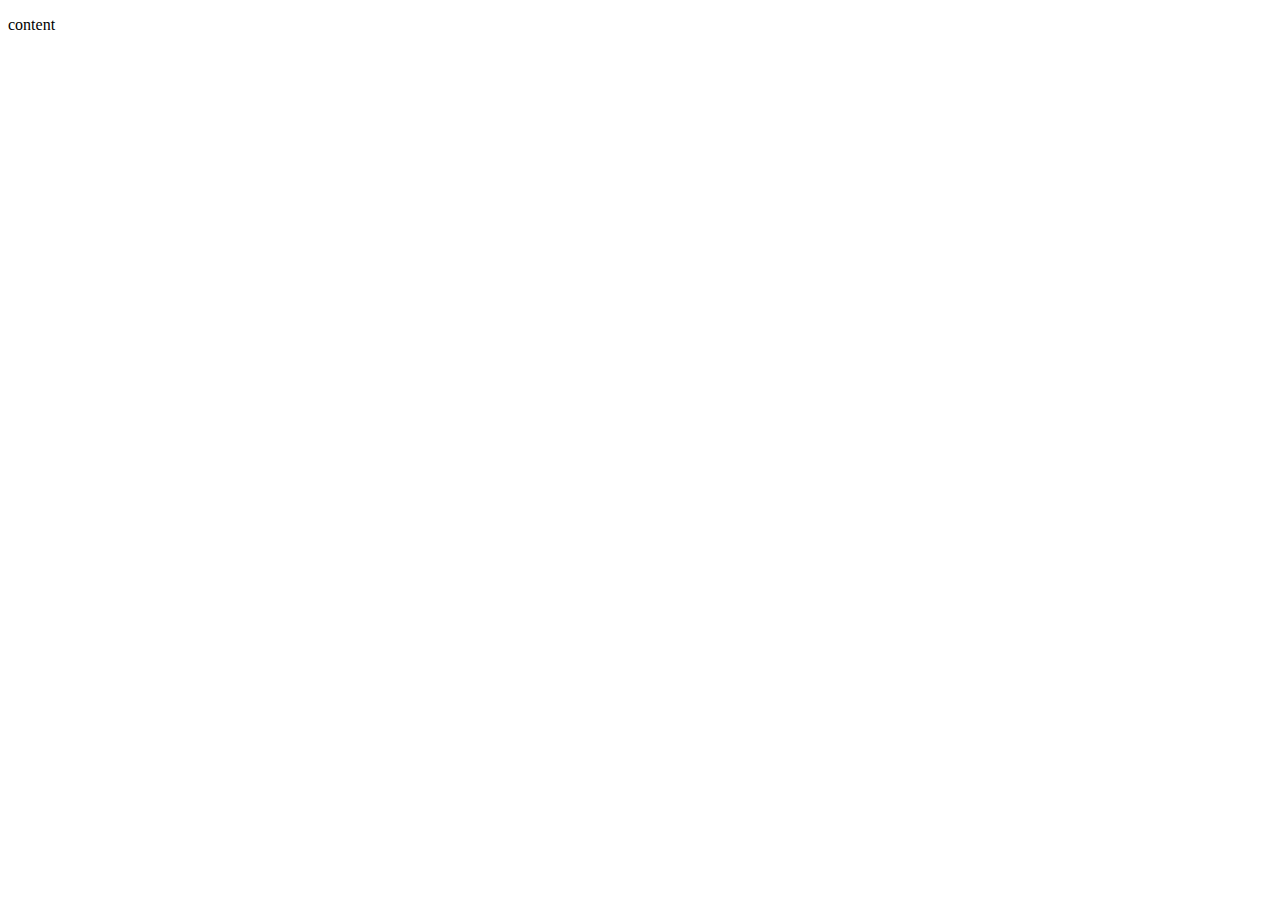
==== campus-map--1940.html @ a4703015 "started First to Last page HTML" ====
<!DOCTYPE html>
<html lang="en">
<head>
   <meta charset="utf-8">
   <meta name="viewport" content="width=device-width, initial-scale=1.0">
   <meta http-equiv="X-UA-Compatible" content="ie=edge">

   <!-- ADD YOUR FIRST AND LAST NAMES BELOW -->
   <title>Gonzalo Passano | The Queens College Campus Maps Assignment</title>
   <link rel="stylesheet" href="https://use.fontawesome.com/releases/v5.0.6/css/all.css">
   <link rel="stylesheet" href="css/reset.css">
   <link rel="stylesheet" href="css/style.css">
</head>
<body>
   <main>
      <p>content</p>
   </main>
</body>
</html>
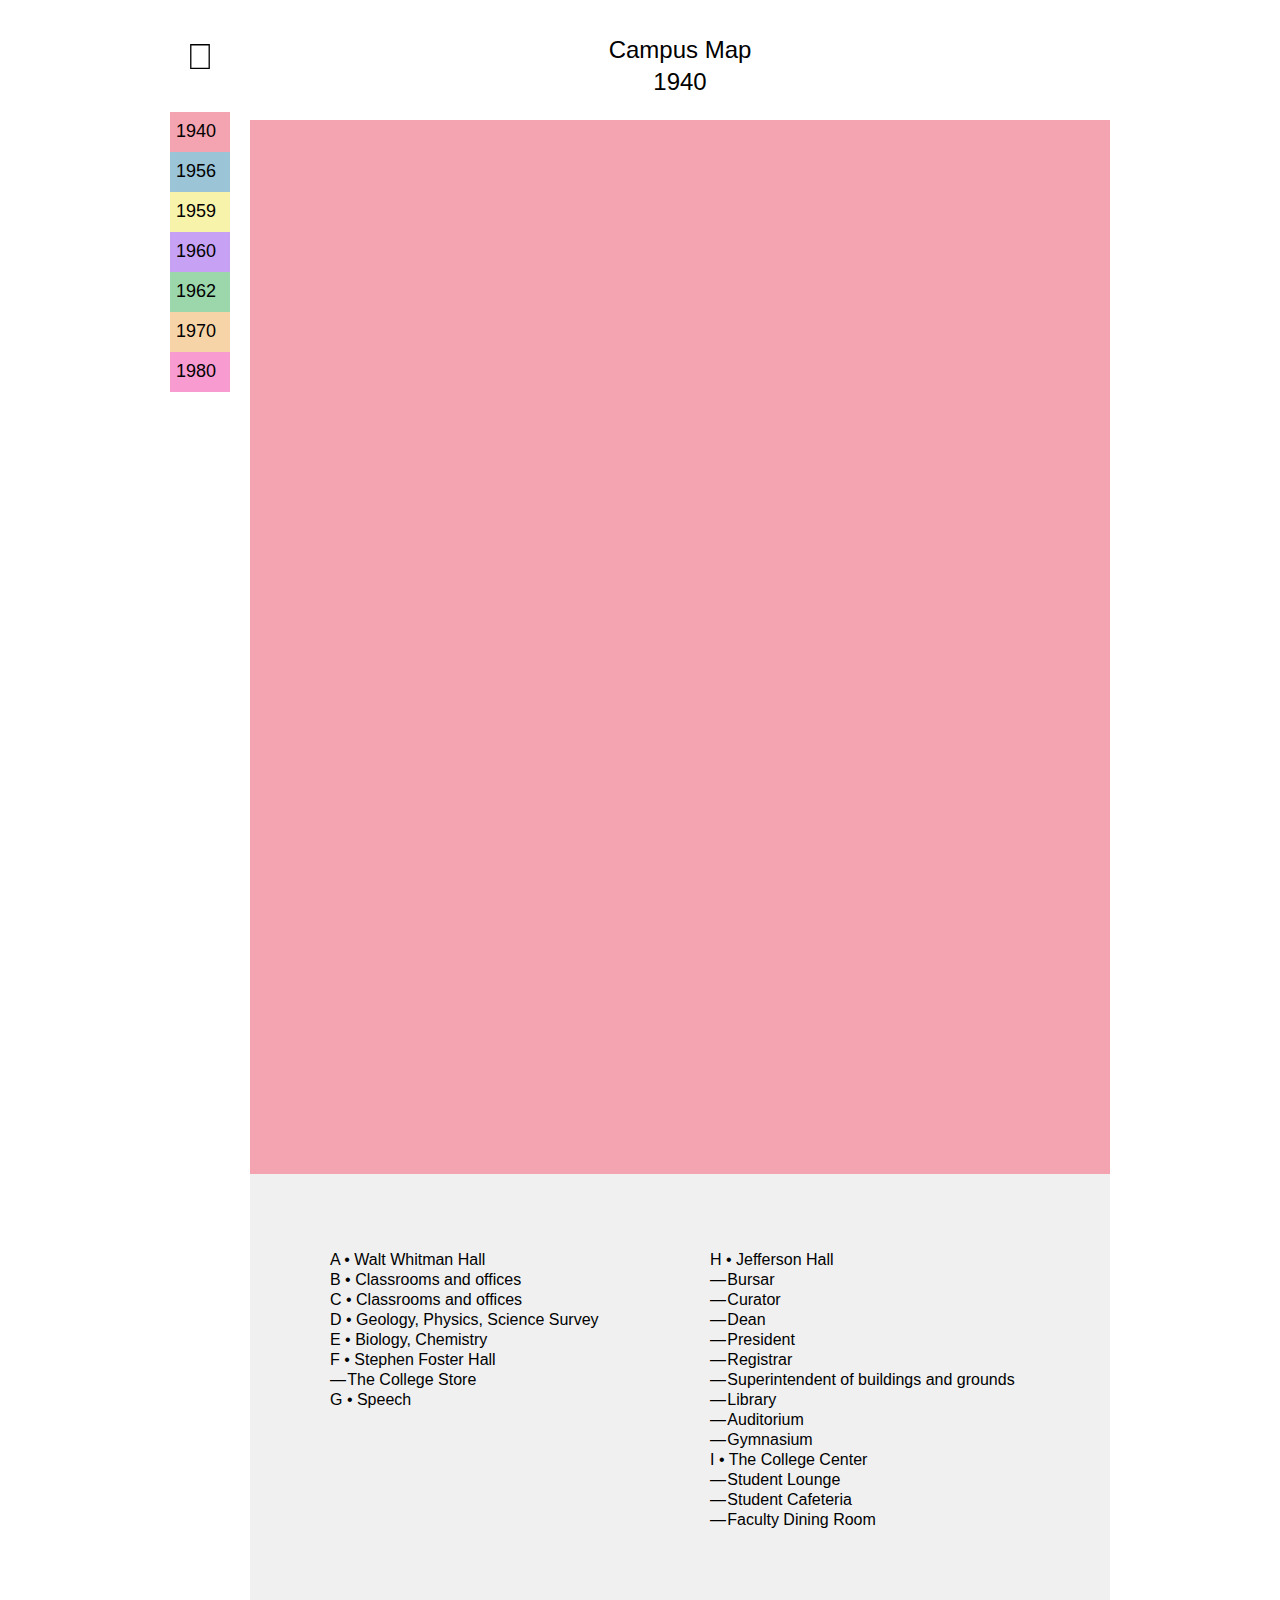
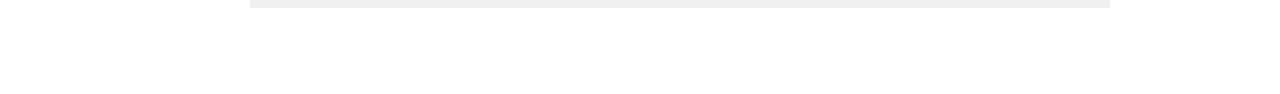
==== commit 830dfbea: "Added HTML and CSS" ====
--- a/campus-map--1940.html
+++ b/campus-map--1940.html
@@ -4,16 +4,122 @@
    <meta charset="utf-8">
    <meta name="viewport" content="width=device-width, initial-scale=1.0">
    <meta http-equiv="X-UA-Compatible" content="ie=edge">
-
-   <!-- ADD YOUR FIRST AND LAST NAMES BELOW -->
-   <title>Gonzalo Passano | The Queens College Campus Maps Assignment</title>
+   <title>Campus Map 1940</title>
    <link rel="stylesheet" href="https://use.fontawesome.com/releases/v5.0.6/css/all.css">
    <link rel="stylesheet" href="css/reset.css">
    <link rel="stylesheet" href="css/style.css">
 </head>
-<body>
-   <main>
-      <p>content</p>
-   </main>
-</body>
-</html>
+    <body>
+      <div class="page-1940">
+          <div style="width: 1024px; height: 100%; position:relative; margin:auto;">
+             <div class="header">
+                 <div class="map-icon">
+                      
+                 </div>
+                 <div class="campus-map">
+                      Campus Map
+                      <br/>
+                      1940
+                 </div>
+             </div>
+              <div class="main">
+                      <div class="background1">
+                      </div>
+                  </div>
+              </div>
+              </div>
+              <div class="all">
+                     <div class="nav">
+              <div id="first">
+                  <div id="red">
+                       <a href="1940.html">1940</a>
+                  </div>
+               </div>
+               <div id="second">
+                   <div id="blue">
+                         <a href="1956.html">1956</a>
+                   </div>
+                 </div>
+                 <div id="third">
+                     <div id="yellow">
+                          <a href="1959.html">1959</a>
+                     </div>
+                  </div>
+                  <div id="fourth">
+                       <div id="purple">
+                            <a href="1960.html">1960</a>
+                       </div>
+                   </div>
+                   <div id="fifth">
+                         <div id="green">
+                             <a href="1962.html">1962</a>
+                         </div>
+                     </div>
+                     <div id="sixth">
+                           <div id="orange">
+                               <a href="1970.html">1970</a>
+                           </div>
+                        </div>
+                        <div id="seventh">
+                             <div id="pink">
+                                 <a href="1980.html">1980</a>
+                             </div>
+                          </div>
+                       </div>
+                     </div>
+                     <div class="legend-container1">
+                             <div class="footer1">
+                                 <div class="legend1">
+                                     <div class="background01">
+                                     </div>
+                                     <div class="right-list1">
+                                         H • Jefferson Hall
+                                         <br/>
+                                         — Bursar
+                                         <br/>
+                                         — Curator
+                                         <br/>
+                                         — Dean
+                                         <br/>
+                                         — President
+                                         <br/>
+                                         — Registrar
+                                         <br/>
+                                         — Superintendent of buildings and grounds
+                                         <br/>
+                                         — Library
+                                         <br/>
+                                         — Auditorium
+                                         <br/>
+                                         — Gymnasium
+                                         <br/>
+                                         I • The College Center
+                                         <br/>
+                                         — Student Lounge
+                                         <br/>
+                                         — Student Cafeteria
+                                         <br/>
+                                         — Faculty Dining Room
+                                     </div>
+                                     <div class="left-list1">
+                                         A • Walt Whitman Hall
+                                         <br/>
+                                         B • Classrooms and offices
+                                         <br/>
+                                         C • Classrooms and offices
+                                         <br/>
+                                         D • Geology, Physics, Science Survey
+                                         <br/>
+                                         E • Biology, Chemistry
+                                         <br/>
+                                         F • Stephen Foster Hall
+                                         <br/>
+                                         — The College Store
+                                         <br/>
+                                         G • Speech
+                                     </div>
+                                 </div>
+                              </div>
+                           </div>
+                  </body>
+</html>--- a/css/style.css
+++ b/css/style.css
@@ -0,0 +1,345 @@
+.home-page {
+  width               : 100%;
+  min-width           : 1024px;
+  height              : 100vh;
+  min-height          : 768px;
+  position            : relative;
+  overflow            : hidden;
+  margin              : 0px;
+}
+.home-page .container {
+  top                 : 112px;
+  height              : 280px;
+  width               : 860px;
+  position            : absolute;
+  margin              : 0;
+  left                : 122px;
+}
+.home-page .container .background {
+  background-color    : rgba(227, 227, 227, 1.0);
+  top                 : 0px;
+  height              : 280px;
+  width               : 860px;
+  position            : absolute;
+  margin              : 0;
+  left                : 0px;
+}
+.home-page .container #content {
+  top                 : 47px;
+  height              : auto;
+  width               : 720px;
+  position            : absolute;
+  margin              : 0;
+  left                : 82px;
+  font-family         : "IBMPlexSans-Light", Helvetica, Arial, serif;
+  font-size           : 16.0px;
+  text-align          : justify;
+  line-height         : 26.0px;
+}
+.home-page .header {
+  top                 : 33px;
+  height              : 46px;
+  width               : 940px;
+  position            : absolute;
+  margin              : 0;
+  left                : 42px;
+}
+.home-page .header .icon {
+  top                 : 5px;
+  height              : auto;
+  width               : 62px;
+  position            : absolute;
+  margin              : 0;
+  left                : -1px;
+  font-family         : "FontAwesome5FreeRegular", Helvetica, Arial, serif;
+  font-size           : 36.0px;
+  text-align          : center;
+  line-height         : 37.0px;
+}
+.home-page .header .heading {
+  top                 : 0px;
+  height              : auto;
+  width               : 862px;
+  position            : absolute;
+  margin              : 0;
+  left                : 79px;
+  font-family         : "IBMPlexSans", Helvetica, Arial, serif;
+  font-size           : 36.0px;
+  text-align          : center;
+  line-height         : 47.0px;
+}
+.all {
+   width: 1024px;
+   height: 100%;
+   position:relative; 
+   margin:auto;
+}
+.all .nav {
+   top                 : 112px;
+   height              : 280px;
+   width               : 60px;
+   position            : fixed;
+   left                : 170px;
+}
+.all .nav #first {
+   height              : 40px;
+   width               : 60px;
+   position            : absolute;
+}
+.all .nav #first #red {
+   background-color    : rgba(244, 163, 176, 1.0);
+   height              : 40px;
+   width               : 60px;
+   position            : absolute;
+}
+#red a {
+   text-decoration     : none;
+   top                 : 8px;
+   width               : 50px;
+   position            : absolute;
+   left                : 6px;
+   font-family         : "IBMPlexSans", Helvetica, Arial, serif;
+   font-size           : 18.0px;
+   color               : black;
+   text-align          : justify;
+   line-height         : 23.0px;
+}
+.all .nav #second {
+   top                 : 40px;
+   height              : 40px;
+   width               : 60px;
+   position            : absolute;
+}
+.all .nav #second #blue {
+   background-color    : rgba(155, 196, 215, 1.0);
+   height              : 40px;
+   width               : 60px;
+   position            : absolute;
+}
+#blue a {
+   text-decoration     : none;
+   top                 : 8px;
+   width               : 50px;
+   position            : absolute;
+   left                : 6px;
+   font-family         : "IBMPlexSans", Helvetica, Arial, serif;
+   font-size           : 18.0px;
+   color               : black;
+   text-align          : justify;
+   line-height         : 23.0px;
+}
+.all .nav #third {
+   top                 : 80px;
+   height              : 40px;
+   width               : 60px;
+   position            : absolute;
+}
+.all .nav #third #yellow {
+   background-color    : rgba(247, 243, 171, 1.0);
+   height              : 40px;
+   width               : 60px;
+   position            : absolute;
+}
+#yellow a {
+   text-decoration     : none;
+   top                 : 8px;
+   width               : 50px;
+   position            : absolute;
+   left                : 6px;
+   font-family         : "IBMPlexSans", Helvetica, Arial, serif;
+   font-size           : 18.0px;
+   color               : black;
+   text-align          : justify;
+   line-height         : 23.0px;
+}
+.all .nav #fourth {
+   top                 : 120px;
+   height              : 40px;
+   width               : 60px;
+   position            : absolute;
+}
+.all .nav #fourth #purple {
+   background-color    : rgba(198, 161, 244, 1.0);
+   height              : 40px;
+   width               : 60px;
+   position            : absolute;
+}
+#purple a {
+   text-decoration     : none;
+   top                 : 8px;
+   width               : 50px;
+   position            : absolute;
+   left                : 6px;
+   font-family         : "IBMPlexSans", Helvetica, Arial, serif;
+   font-size           : 18.0px;
+   color               : black;
+   text-align          : justify;
+   line-height         : 23.0px;
+}
+.all .nav #fifth {
+   top                 : 160px;
+   height              : 40px;
+   width               : 60px;
+   position            : absolute;
+}
+.all .nav #fifth #green {
+   background-color    : rgba(155, 215, 171, 1.0);
+   height              : 40px;
+   width               : 60px;
+   position            : absolute;
+}
+#green a {
+   text-decoration     : none;
+   top                 : 8px;
+   width               : 50px;
+   position            : absolute;
+   left                : 6px;
+   font-family         : "IBMPlexSans", Helvetica, Arial, serif;
+   font-size           : 18.0px;
+   color               : black;
+   text-align          : justify;
+   line-height         : 23.0px;
+}
+.all .nav #sixth {
+   top                 : 200px;
+   height              : 40px;
+   width               : 60px;
+   position            : absolute;
+}
+.all .nav #sixth #orange {
+   background-color    : rgba(247, 212, 167, 1.0);
+   height              : 40px;
+   width               : 60px;
+   position            : absolute;
+}
+#orange a {
+   text-decoration     : none;
+   top                 : 8px;
+   width               : 50px;
+   position            : absolute;
+   left                : 6px;
+   font-family         : "IBMPlexSans", Helvetica, Arial, serif;
+   font-size           : 18.0px;
+   color               : black;
+   text-align          : justify;
+   line-height         : 23.0px;
+}
+.all .nav #seventh {
+   top                 : 240px;
+   height              : 40px;
+   width               : 60px;
+   position            : absolute;
+}
+.all .nav #seventh #pink {
+   background-color    : rgba(247, 155, 208, 1.0);
+   height              : 40px;
+   width               : 60px;
+   position            : absolute;
+}
+#pink a {
+   text-decoration     : none;
+   top                 : 8px;
+   width               : 50px;
+   position            : absolute;
+   left                : 6px;
+   font-family         : "IBMPlexSans", Helvetica, Arial, serif;
+   font-size           : 18.0px;
+   color               : black;
+   text-align          : justify;
+   line-height         : 23.0px;
+}
+.page-1940 {
+   width               : 100%;
+   min-width           : 1024px;
+   height              : 100vh;
+   min-height          : 1678px;
+   position            : relative;
+}
+.page-1940 .main {
+  top                 : 112px;
+  height              : 1488px;
+  width               : 860px;
+  position            : absolute;
+  left                : 122px;
+}
+.page-1940 .main .background1 {
+  background-color    : rgba(244, 163, 176, 1.0);
+  height              : 1054px;
+  width               : 860px;
+  position            : absolute;
+}
+.page-1940 .header {
+  top                 : 26px;
+  height              : 61px;
+  width               : 940px;
+  position            : absolute;
+  left                : 42px;
+}
+.map-icon {
+  top                 : 38px;
+  width               : 62px;
+  position            : fixed;
+  left                : 169px;
+  font-family         : "FontAwesome5FreeRegular", Helvetica, Arial, serif;
+  font-size           : 36.0px;
+  text-align          : center;
+  line-height         : 37.0px;
+}
+.page-1940 .header .campus-map {
+  height              : auto;
+  width               : 862px;
+  position            : absolute;
+  left                : 79px;
+  font-family         : "IBMPlexSans", Helvetica, Arial, serif;
+  font-size           : 24.0px;
+  text-align          : center;
+  line-height         : 32.0px;
+}
+.legend-container1 {
+   width: 1024px;
+   bottom: 1678px;
+   position: relative;
+   margin: auto;
+}
+.legend-container1 .footer1 {
+  background-color    : rgba(255, 255, 255, 0.0);
+  top                 : 112px;
+  height              : 1488px;
+  width               : 860px;
+  position            : absolute;
+  left                : 122px;
+}
+.legend-container1 .footer1 .legend1 {
+  background-color    : rgba(255, 255, 255, 0.0);
+  top                 : 1054px;
+  height              : 434px;
+  width               : 860px;
+  position            : absolute;
+}
+.legend-container1 .footer1 .legend1 .background01 {
+  background-color    : rgba(240, 240, 240, 1.0);
+  height              : 434px;
+  width               : 860px;
+  position            : absolute;
+}
+.legend-container1 .footer1 .legend1 .right-list1 {
+  top                 : 76px;
+  height              : auto;
+  width               : 322px;
+  position            : absolute;
+  left                : 460px;
+  font-family         : "IBMPlexSans-Bold", Helvetica, Arial, serif;
+  font-size           : 16.0px;
+  text-align          : left;
+  line-height         : 20.0px;
+}
+.legend-container1 .footer1 .legend1 .left-list1 {
+  top                 : 76px;
+  width               : 322px;
+  position            : absolute;
+  left                : 80px;
+  font-family         : "IBMPlexSans-Bold", Helvetica, Arial, serif;
+  font-size           : 16.0px;
+  text-align          : left;
+  line-height         : 20.0px;
+}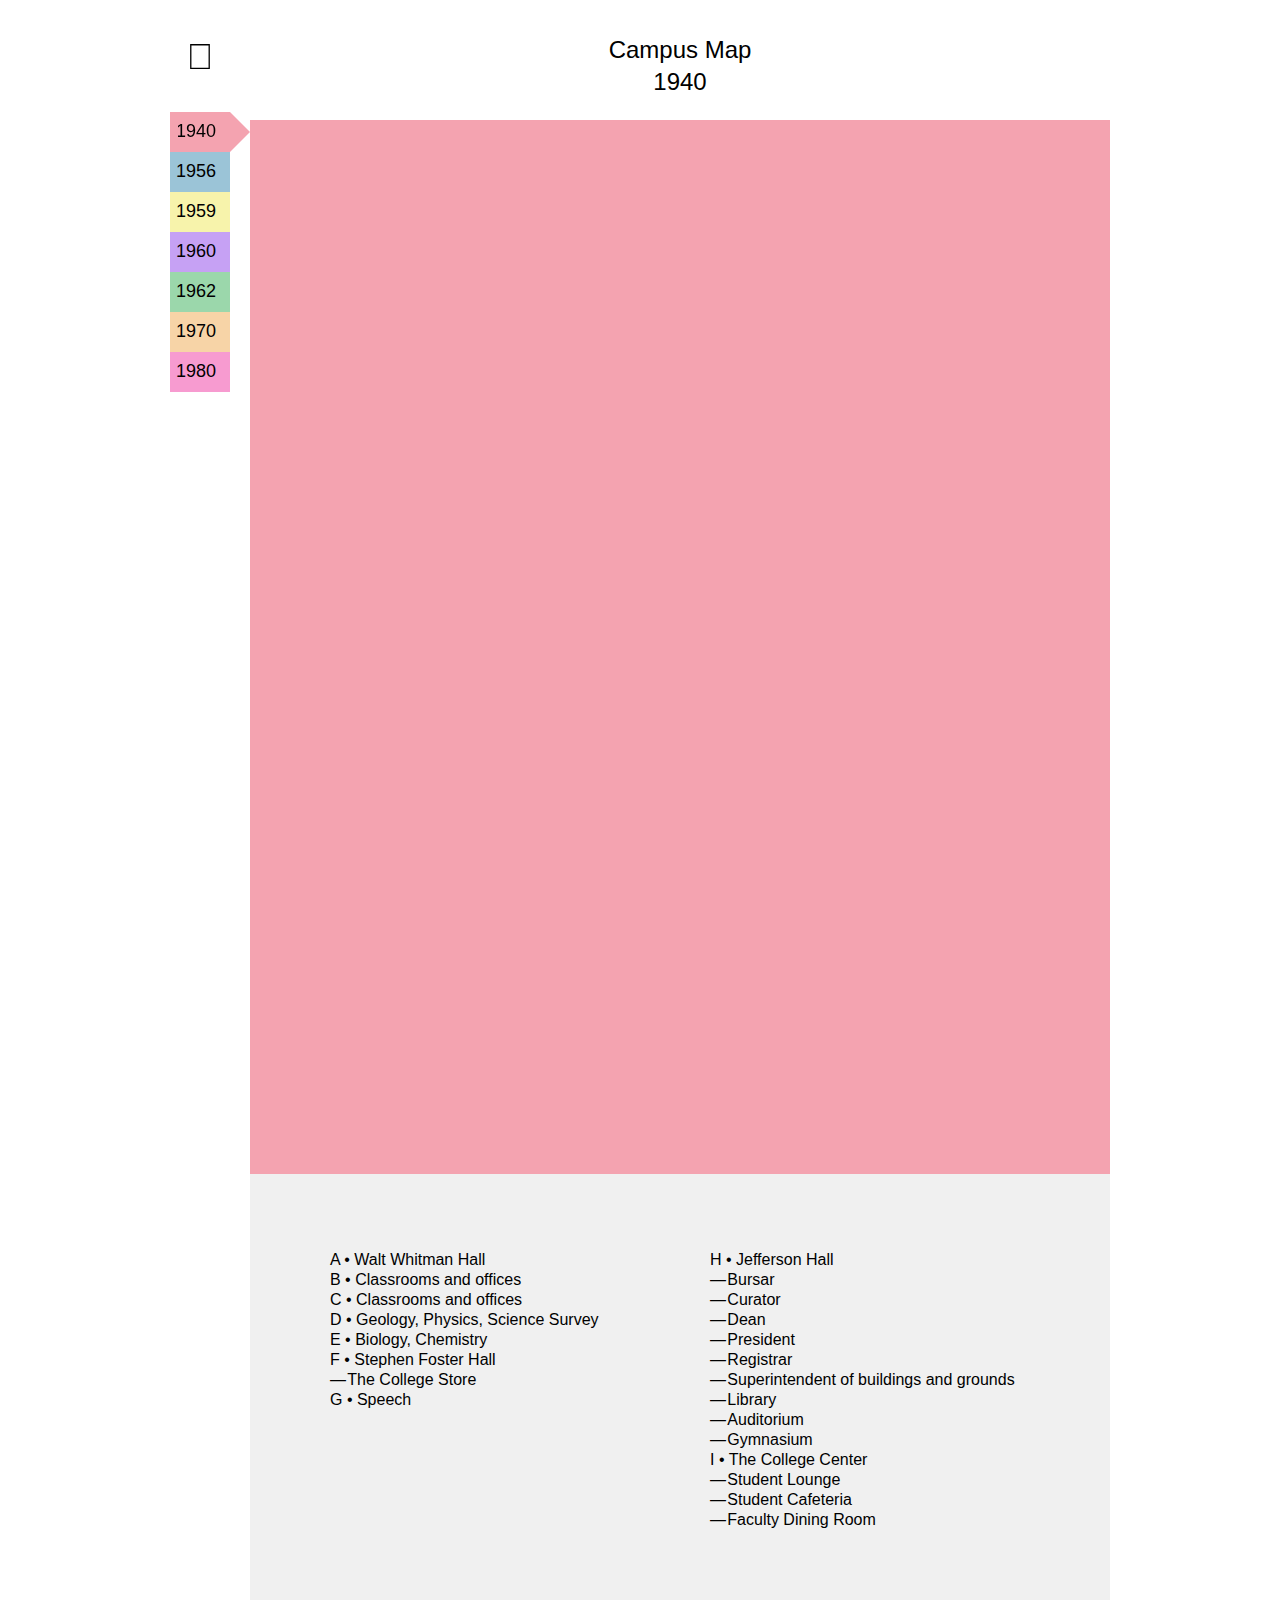
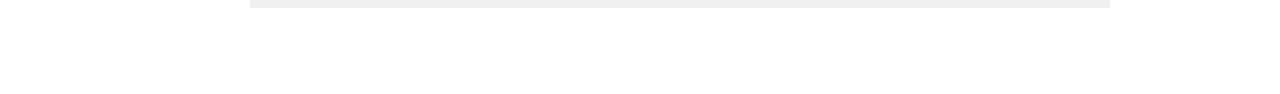
==== commit 99669414: "Added arrow component" ====
--- a/campus-map--1940.html
+++ b/campus-map--1940.html
@@ -33,6 +33,9 @@
               <div id="first">
                   <div id="red">
                        <a href="1940.html">1940</a>
+                       <div id="red-arrow">
+                          <span></span>
+                       </div>
                   </div>
                </div>
                <div id="second">
--- a/css/style.css
+++ b/css/style.css
@@ -342,4 +342,53 @@
   font-size           : 16.0px;
   text-align          : left;
   line-height         : 20.0px;
+}
+:root {
+   font-size: 32px;
+}
+#red-arrow span {
+   display: inline-block;
+   height: 40px;
+   line-height: 40px;
+   position: relative;
+   padding: 0 4px;
+   background-color : rgba(244, 163, 176, 1.0);
+   transition: .5s;
+}
+
+#red-arrow span::after {
+   position: absolute;
+   left: 60px;
+   content: '';
+   border-top: 20px solid transparent;
+   border-right: 20px solid transparent;
+   border-bottom: 20px solid transparent;
+   border-left: 20px solid rgba(244, 163, 176, 1.0);
+}
+
+#red-arrow span:hover {
+   background-color: none;
+}
+#blue-arrow span {
+   display: inline-block;
+   height: 40px;
+   line-height: 40px;
+   position: relative;
+   padding: 0 4px;
+   background-color : rgba(244, 163, 176, 1.0);
+   transition: .5s;
+}
+
+#blue-arrow span::after {
+   position: absolute;
+   left: 60px;
+   content: '';
+   border-top: 20px solid transparent;
+   border-right: 20px solid transparent;
+   border-bottom: 20px solid transparent;
+   border-left: 20px solid rgba(244, 163, 176, 1.0);
+}
+
+#blue-arrow span:hover {
+   background-color: none;
 }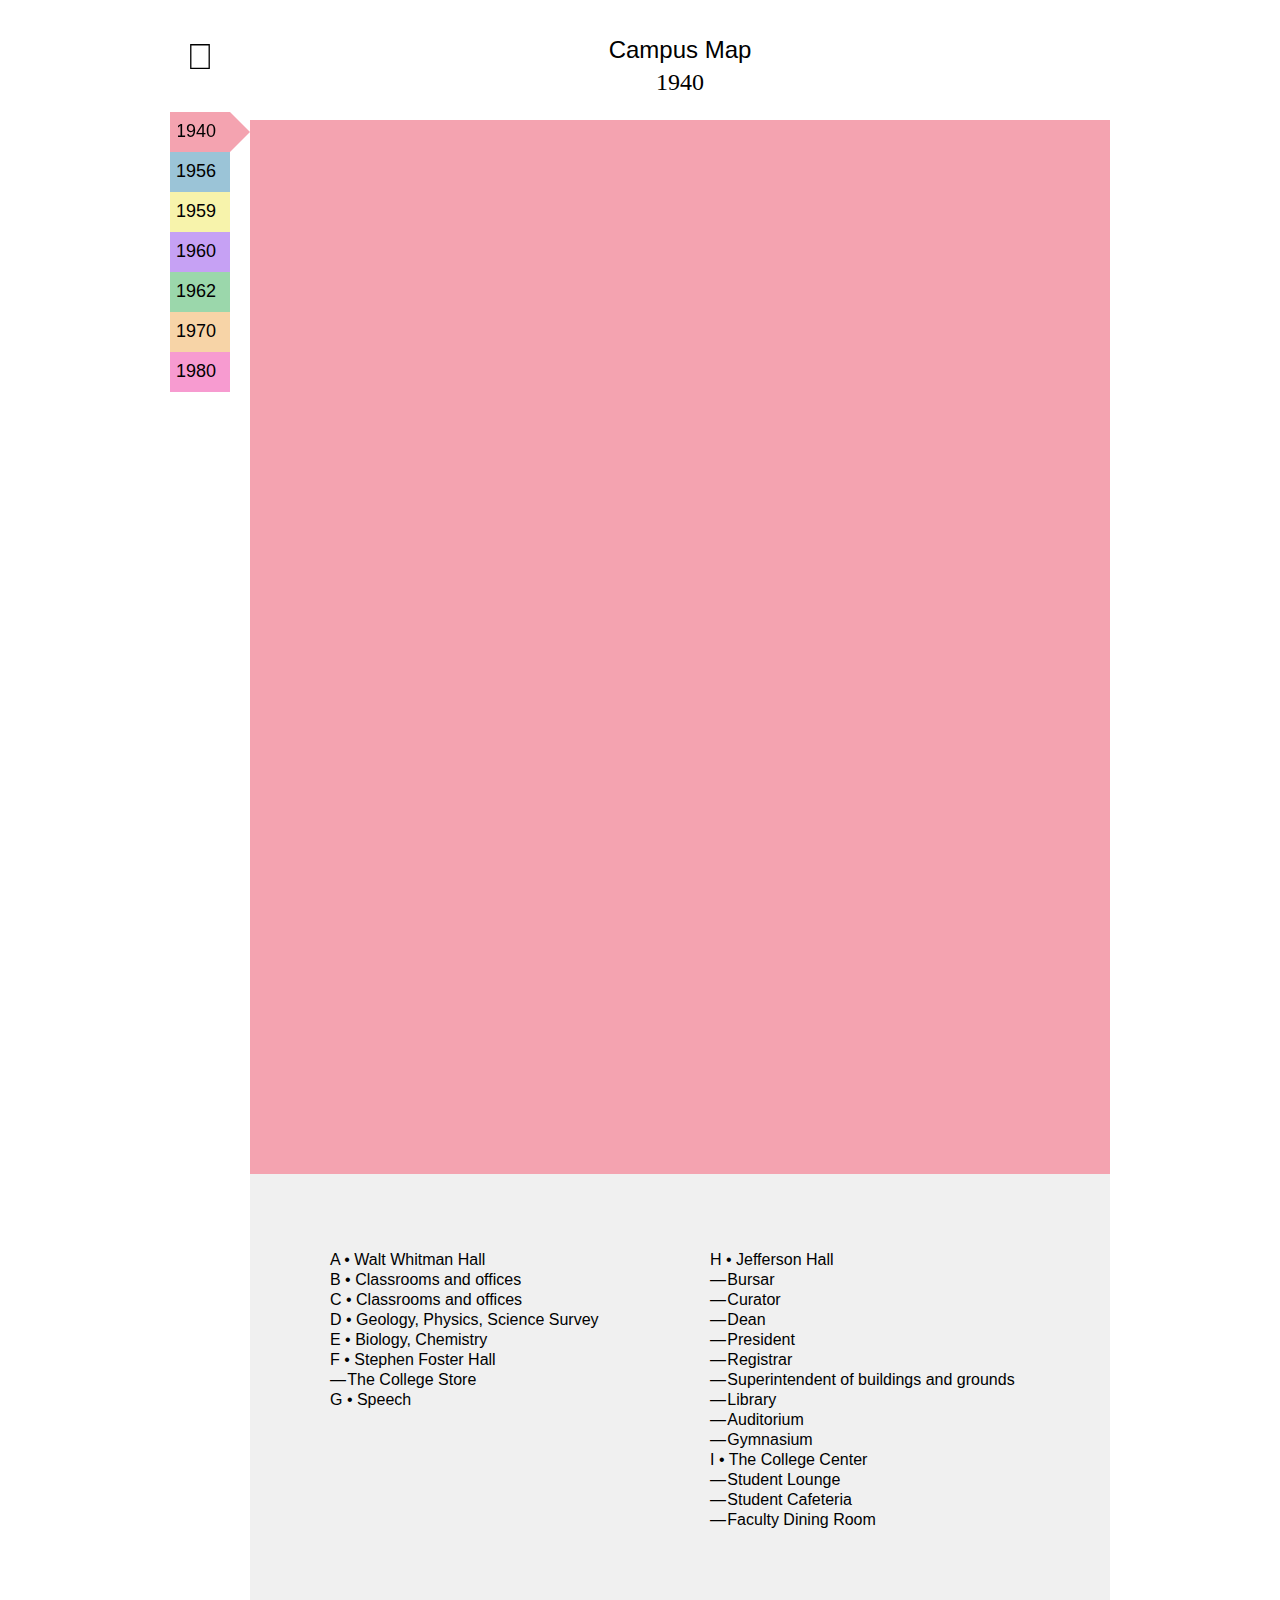
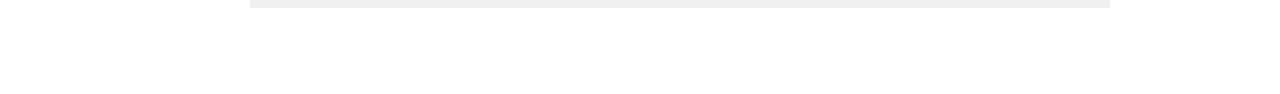
==== commit 7555a8b7: "Fixed CSS and HTML to pages" ====
--- a/campus-map--1940.html
+++ b/campus-map--1940.html
@@ -19,7 +19,7 @@
                  <div class="campus-map">
                       Campus Map
                       <br/>
-                      1940
+                      <span style="font-family: IBMPlexSans-Bold">1940</span>
                  </div>
              </div>
               <div class="main">
--- a/css/style.css
+++ b/css/style.css
@@ -295,6 +295,43 @@
   text-align          : center;
   line-height         : 32.0px;
 }
+.page-1956 {
+   width               : 100%;
+   min-width           : 1024px;
+   height              : 100vh;
+   min-height          : 1678px;
+   position            : relative;
+}
+.page-1956 .main {
+  top                 : 112px;
+  height              : 1488px;
+  width               : 860px;
+  position            : absolute;
+  left                : 122px;
+}
+.page-1956 .main .background2 {
+  background-color    : rgba(156, 197, 215, 1.0);
+  height              : 928px;
+  width               : 860px;
+  position            : absolute;
+}
+.page-1956 .header {
+  top                 : 26px;
+  height              : 61px;
+  width               : 940px;
+  position            : absolute;
+  left                : 42px;
+}
+.page-1956 .header .campus-map {
+  height              : auto;
+  width               : 862px;
+  position            : absolute;
+  left                : 79px;
+  font-family         : "IBMPlexSans", Helvetica, Arial, serif;
+  font-size           : 24.0px;
+  text-align          : center;
+  line-height         : 32.0px;
+}
 .legend-container1 {
    width: 1024px;
    bottom: 1678px;
@@ -343,6 +380,102 @@
   text-align          : left;
   line-height         : 20.0px;
 }
+.legend-container2 {
+   width: 1024px;
+   bottom: 1804px;
+   position: relative;
+   margin: auto;
+}
+.legend-container2 .footer2 {
+  background-color    : rgba(255, 255, 255, 0.0);
+  top                 : 112px;
+  height              : 1488px;
+  width               : 860px;
+  position            : absolute;
+  left                : 122px;
+}
+.legend-container2 .footer2 .legend2 {
+  background-color    : rgba(255, 255, 255, 0.0);
+  top                 : 1054px;
+  height              : 434px;
+  width               : 860px;
+  position            : absolute;
+}
+.legend-container2 .footer2 .legend2 .background02 {
+  background-color    : rgba(240, 240, 240, 1.0);
+  height              : 417px;
+  width               : 860px;
+  position            : absolute;
+}
+.legend-container2 .footer2 .legend2 .right-list2 {
+  top                 : 76px;
+  height              : auto;
+  width               : 322px;
+  position            : absolute;
+  left                : 460px;
+  font-family         : "IBMPlexSans-Bold", Helvetica, Arial, serif;
+  font-size           : 16.0px;
+  text-align          : left;
+  line-height         : 20.0px;
+}
+.legend-container2 .footer2 .legend2 .left-list2 {
+  top                 : 76px;
+  width               : 322px;
+  position            : absolute;
+  left                : 80px;
+  font-family         : "IBMPlexSans-Bold", Helvetica, Arial, serif;
+  font-size           : 16.0px;
+  text-align          : left;
+  line-height         : 20.0px;
+}
+.legend-container3 {
+   width: 1024px;
+   bottom: 1804px;
+   position: relative;
+   margin: auto;
+}
+.legend-container3 .footer3 {
+  background-color    : rgba(255, 255, 255, 0.0);
+  top                 : 112px;
+  height              : 1488px;
+  width               : 860px;
+  position            : absolute;
+  left                : 122px;
+}
+.legend-container3 .footer3 .legend3 {
+  background-color    : rgba(255, 255, 255, 0.0);
+  top                 : 1054px;
+  height              : 434px;
+  width               : 860px;
+  position            : absolute;
+}
+.legend-container3 .footer3 .legend3 .background03 {
+  background-color    : rgba(240, 240, 240, 1.0);
+  height              : 417px;
+  width               : 860px;
+  position            : absolute;
+}
+.legend-container3 .footer3 .legend3 .right-list3 {
+  top                 : 76px;
+  height              : auto;
+  width               : 322px;
+  position            : absolute;
+  left                : 460px;
+  font-family         : "IBMPlexSans-Bold", Helvetica, Arial, serif;
+  font-size           : 16.0px;
+  text-align          : left;
+  line-height         : 20.0px;
+}
+.legend-container3 .footer3 .legend3 .left-list3 {
+  top                 : 76px;
+  width               : 322px;
+  position            : absolute;
+  left                : 80px;
+  font-family         : "IBMPlexSans-Bold", Helvetica, Arial, serif;
+  font-size           : 16.0px;
+  text-align          : left;
+  line-height         : 20.0px;
+}
 :root {
    font-size: 32px;
 }
@@ -355,7 +488,6 @@
    background-color : rgba(244, 163, 176, 1.0);
    transition: .5s;
 }
-
 #red-arrow span::after {
    position: absolute;
    left: 60px;
@@ -365,7 +497,6 @@
    border-bottom: 20px solid transparent;
    border-left: 20px solid rgba(244, 163, 176, 1.0);
 }
-
 #red-arrow span:hover {
    background-color: none;
 }
@@ -375,10 +506,9 @@
    line-height: 40px;
    position: relative;
    padding: 0 4px;
-   background-color : rgba(244, 163, 176, 1.0);
+   background-color : rgba(156, 197, 215, 1.0);
    transition: .5s;
 }
-
 #blue-arrow span::after {
    position: absolute;
    left: 60px;
@@ -386,9 +516,122 @@
    border-top: 20px solid transparent;
    border-right: 20px solid transparent;
    border-bottom: 20px solid transparent;
-   border-left: 20px solid rgba(244, 163, 176, 1.0);
-}
-
+   border-left: 20px solid rgba(156, 197, 215, 1.0);
+}
 #blue-arrow span:hover {
    background-color: none;
+}
+#yellow-arrow span {
+   display: inline-block;
+   height: 40px;
+   line-height: 40px;
+   position: relative;
+   padding: 0 4px;
+   background-color : rgba(244, 163, 176, 1.0);
+   transition: .5s;
+}
+#yellow-arrow span::after {
+   position: absolute;
+   left: 60px;
+   content: '';
+   border-top: 20px solid transparent;
+   border-right: 20px solid transparent;
+   border-bottom: 20px solid transparent;
+   border-left: 20px solid rgba(244, 163, 176, 1.0);
+}
+#yellow-arrow span:hover {
+   background-color: none;
+}
+#purple-arrow span {
+   display: inline-block;
+   height: 40px;
+   line-height: 40px;
+   position: relative;
+   padding: 0 4px;
+   background-color : rgba(244, 163, 176, 1.0);
+   transition: .5s;
+}
+#purple-arrow span::after {
+   position: absolute;
+   left: 60px;
+   content: '';
+   border-top: 20px solid transparent;
+   border-right: 20px solid transparent;
+   border-bottom: 20px solid transparent;
+   border-left: 20px solid rgba(244, 163, 176, 1.0);
+}
+#purple-arrow span:hover {
+   background-color: none;
+}
+#green-arrow span {
+   display: inline-block;
+   height: 40px;
+   line-height: 40px;
+   position: relative;
+   padding: 0 4px;
+   background-color : rgba(244, 163, 176, 1.0);
+   transition: .5s;
+}
+#green-arrow span::after {
+   position: absolute;
+   left: 60px;
+   content: '';
+   border-top: 20px solid transparent;
+   border-right: 20px solid transparent;
+   border-bottom: 20px solid transparent;
+   border-left: 20px solid rgba(244, 163, 176, 1.0);
+}
+#green-arrow span:hover {
+   background-color: none;
+}
+#orange-arrow span {
+   display: inline-block;
+   height: 40px;
+   line-height: 40px;
+   position: relative;
+   padding: 0 4px;
+   background-color : rgba(244, 163, 176, 1.0);
+   transition: .5s;
+}
+#orange-arrow span::after {
+   position: absolute;
+   left: 60px;
+   content: '';
+   border-top: 20px solid transparent;
+   border-right: 20px solid transparent;
+   border-bottom: 20px solid transparent;
+   border-left: 20px solid rgba(244, 163, 176, 1.0);
+}
+#orange-arrow span:hover {
+   background-color: none;
+}
+#pink-arrow span {
+   display: inline-block;
+   height: 40px;
+   line-height: 40px;
+   position: relative;
+   padding: 0 4px;
+   background-color : rgba(244, 163, 176, 1.0);
+   transition: .5s;
+}
+#pink-arrow span::after {
+   position: absolute;
+   left: 60px;
+   content: '';
+   border-top: 20px solid transparent;
+   border-right: 20px solid transparent;
+   border-bottom: 20px solid transparent;
+   border-left: 20px solid rgba(244, 163, 176, 1.0);
+}
+#pink-arrow span:hover {
+   background-color: none;
+}
+#light1 {
+font-family: "IBMPlexSans-Extralight", Helvetica, Arial, serif;
+}
+#light2 {
+font-family: "IBMPlexSans-Extralight", Helvetica, Arial, serif;
+}
+#TCS {
+font-family: "IBMPlexSans-Extralight", Helvetica, Arial, serif;
 }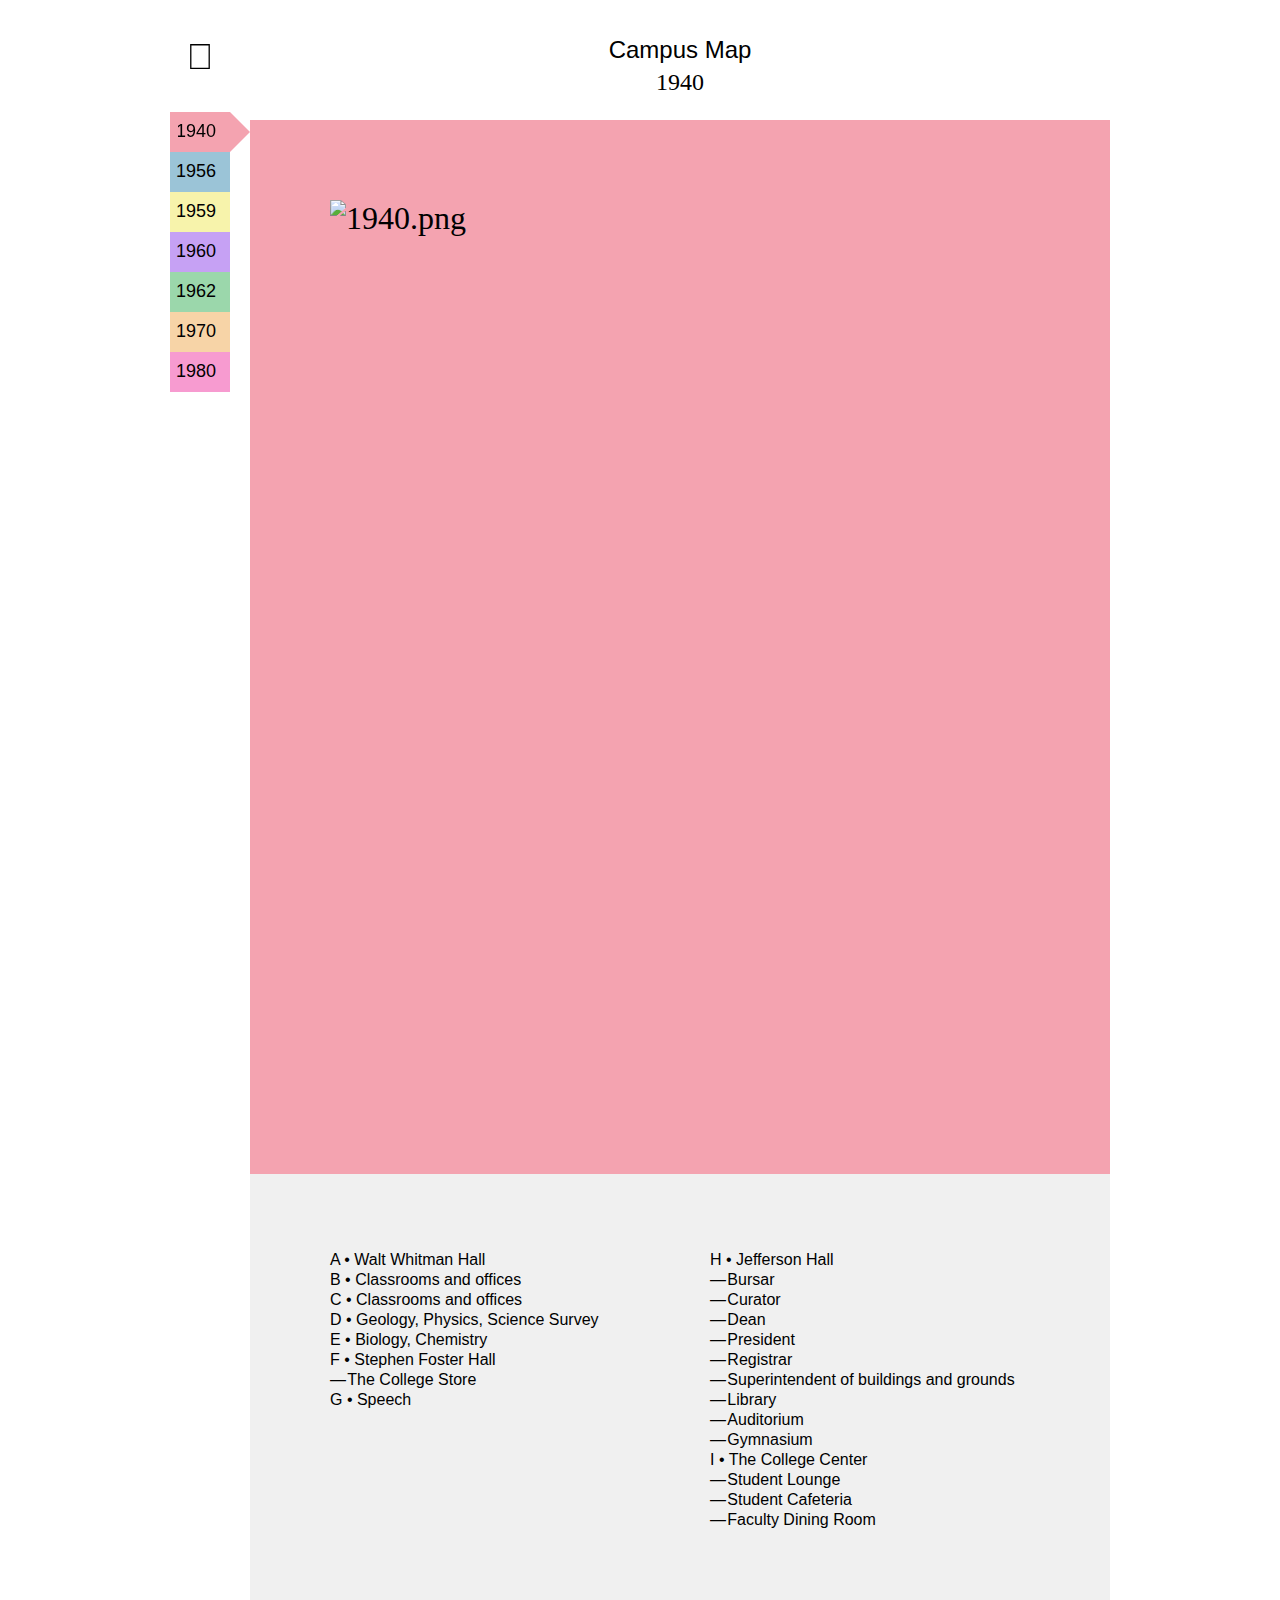
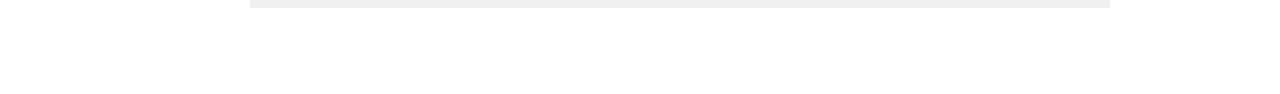
==== commit 8327e75a: "Updated HTML and CSS" ====
--- a/campus-map--1940.html
+++ b/campus-map--1940.html
@@ -14,7 +14,7 @@
           <div style="width: 1024px; height: 100%; position:relative; margin:auto;">
              <div class="header">
                  <div class="map-icon">
-                      
+                    <a href="index.html"></a>
                  </div>
                  <div class="campus-map">
                       Campus Map
@@ -24,6 +24,7 @@
              </div>
               <div class="main">
                       <div class="background1">
+                        <img src="./img/1940--1262x1616.jpg" alt="1940.png" class="picture1"/>
                       </div>
                   </div>
               </div>
@@ -32,7 +33,7 @@
                      <div class="nav">
               <div id="first">
                   <div id="red">
-                       <a href="1940.html">1940</a>
+                       <a href="campus-map--1940.html">1940</a>
                        <div id="red-arrow">
                           <span></span>
                        </div>
@@ -40,32 +41,32 @@
                </div>
                <div id="second">
                    <div id="blue">
-                         <a href="1956.html">1956</a>
+                         <a href="campus-map--1956.html">1956</a>
                    </div>
                  </div>
                  <div id="third">
                      <div id="yellow">
-                          <a href="1959.html">1959</a>
+                          <a href="campus-map--1959.html">1959</a>
                      </div>
                   </div>
                   <div id="fourth">
                        <div id="purple">
-                            <a href="1960.html">1960</a>
+                            <a href="campus-map--1960.html">1960</a>
                        </div>
                    </div>
                    <div id="fifth">
                          <div id="green">
-                             <a href="1962.html">1962</a>
+                             <a href="campus-map--1962.html">1962</a>
                          </div>
                      </div>
                      <div id="sixth">
                            <div id="orange">
-                               <a href="1970.html">1970</a>
+                               <a href="campus-map--1970.html">1970</a>
                            </div>
                         </div>
                         <div id="seventh">
                              <div id="pink">
-                                 <a href="1980.html">1980</a>
+                                 <a href="campus-map--1980.html">1980</a>
                              </div>
                           </div>
                        </div>
@@ -78,7 +79,7 @@
                                      <div class="right-list1">
                                          H • Jefferson Hall
                                          <br/>
-                                         — Bursar
+                                         <span id="TCS">— Bursar
                                          <br/>
                                          — Curator
                                          <br/>
@@ -94,15 +95,15 @@
                                          <br/>
                                          — Auditorium
                                          <br/>
-                                         — Gymnasium
+                                         — Gymnasium</span>
                                          <br/>
                                          I • The College Center
                                          <br/>
-                                         — Student Lounge
+                                         <span id="light1">— Student Lounge
                                          <br/>
                                          — Student Cafeteria
                                          <br/>
-                                         — Faculty Dining Room
+                                         — Faculty Dining Room</span>
                                      </div>
                                      <div class="left-list1">
                                          A • Walt Whitman Hall
@@ -117,7 +118,7 @@
                                          <br/>
                                          F • Stephen Foster Hall
                                          <br/>
-                                         — The College Store
+                                         <span id="light2">— The College Store</span>
                                          <br/>
                                          G • Speech
                                      </div>
--- a/css/style.css
+++ b/css/style.css
@@ -69,160 +69,160 @@
   line-height         : 47.0px;
 }
 .all {
-   width: 1024px;
-   height: 100%;
-   position:relative; 
-   margin:auto;
+   width              : 1024px;
+   height             : 100%;
+   position           : relative; 
+   margin             :auto;
 }
 .all .nav {
-   top                 : 112px;
-   height              : 280px;
-   width               : 60px;
-   position            : fixed;
-   left                : 170px;
+   top                : 112px;
+   height             : 280px;
+   width              : 60px;
+   position           : fixed;
+   left               : 170px;
 }
 .all .nav #first {
-   height              : 40px;
-   width               : 60px;
-   position            : absolute;
+   height             : 40px;
+   width              : 60px;
+   position           : absolute;
 }
 .all .nav #first #red {
-   background-color    : rgba(244, 163, 176, 1.0);
-   height              : 40px;
-   width               : 60px;
-   position            : absolute;
+   background-color   : rgba(244, 163, 176, 1.0);
+   height             : 40px;
+   width              : 60px;
+   position           : absolute;
 }
 #red a {
-   text-decoration     : none;
-   top                 : 8px;
-   width               : 50px;
-   position            : absolute;
-   left                : 6px;
-   font-family         : "IBMPlexSans", Helvetica, Arial, serif;
-   font-size           : 18.0px;
-   color               : black;
-   text-align          : justify;
-   line-height         : 23.0px;
+   text-decoration    : none;
+   top                : 8px;
+   width              : 50px;
+   position           : absolute;
+   left               : 6px;
+   font-family        : "IBMPlexSans", Helvetica, Arial, serif;
+   font-size          : 18.0px;
+   color              : black;
+   text-align         : justify;
+   line-height        : 23.0px;
 }
 .all .nav #second {
-   top                 : 40px;
-   height              : 40px;
-   width               : 60px;
-   position            : absolute;
+   top                : 40px;
+   height             : 40px;
+   width              : 60px;
+   position           : absolute;
 }
 .all .nav #second #blue {
-   background-color    : rgba(155, 196, 215, 1.0);
-   height              : 40px;
-   width               : 60px;
-   position            : absolute;
+   background-color   : rgba(155, 196, 215, 1.0);
+   height             : 40px;
+   width              : 60px;
+   position           : absolute;
 }
 #blue a {
-   text-decoration     : none;
-   top                 : 8px;
-   width               : 50px;
-   position            : absolute;
-   left                : 6px;
-   font-family         : "IBMPlexSans", Helvetica, Arial, serif;
-   font-size           : 18.0px;
-   color               : black;
-   text-align          : justify;
-   line-height         : 23.0px;
+   text-decoration    : none;
+   top                : 8px;
+   width              : 50px;
+   position           : absolute;
+   left               : 6px;
+   font-family        : "IBMPlexSans", Helvetica, Arial, serif;
+   font-size          : 18.0px;
+   color              : black;
+   text-align         : justify;
+   line-height        : 23.0px;
 }
 .all .nav #third {
-   top                 : 80px;
-   height              : 40px;
-   width               : 60px;
-   position            : absolute;
+   top                : 80px;
+   height             : 40px;
+   width              : 60px;
+   position           : absolute;
 }
 .all .nav #third #yellow {
-   background-color    : rgba(247, 243, 171, 1.0);
-   height              : 40px;
-   width               : 60px;
-   position            : absolute;
+   background-color   : rgba(247, 243, 171, 1.0);
+   height             : 40px;
+   width              : 60px;
+   position           : absolute;
 }
 #yellow a {
-   text-decoration     : none;
-   top                 : 8px;
-   width               : 50px;
-   position            : absolute;
-   left                : 6px;
-   font-family         : "IBMPlexSans", Helvetica, Arial, serif;
-   font-size           : 18.0px;
-   color               : black;
-   text-align          : justify;
-   line-height         : 23.0px;
+   text-decoration    : none;
+   top                : 8px;
+   width              : 50px;
+   position           : absolute;
+   left               : 6px;
+   font-family        : "IBMPlexSans", Helvetica, Arial, serif;
+   font-size          : 18.0px;
+   color              : black;
+   text-align         : justify;
+   line-height        : 23.0px;
 }
 .all .nav #fourth {
-   top                 : 120px;
-   height              : 40px;
-   width               : 60px;
-   position            : absolute;
+   top                : 120px;
+   height             : 40px;
+   width              : 60px;
+   position           : absolute;
 }
 .all .nav #fourth #purple {
-   background-color    : rgba(198, 161, 244, 1.0);
-   height              : 40px;
-   width               : 60px;
-   position            : absolute;
+   background-color   : rgba(198, 161, 244, 1.0);
+   height             : 40px;
+   width              : 60px;
+   position           : absolute;
 }
 #purple a {
-   text-decoration     : none;
-   top                 : 8px;
-   width               : 50px;
-   position            : absolute;
-   left                : 6px;
-   font-family         : "IBMPlexSans", Helvetica, Arial, serif;
-   font-size           : 18.0px;
-   color               : black;
-   text-align          : justify;
-   line-height         : 23.0px;
+   text-decoration    : none;
+   top                : 8px;
+   width              : 50px;
+   position           : absolute;
+   left               : 6px;
+   font-family        : "IBMPlexSans", Helvetica, Arial, serif;
+   font-size          : 18.0px;
+   color              : black;
+   text-align         : justify;
+   line-height        : 23.0px;
 }
 .all .nav #fifth {
-   top                 : 160px;
-   height              : 40px;
-   width               : 60px;
-   position            : absolute;
+   top                : 160px;
+   height             : 40px;
+   width              : 60px;
+   position           : absolute;
 }
 .all .nav #fifth #green {
-   background-color    : rgba(155, 215, 171, 1.0);
-   height              : 40px;
-   width               : 60px;
-   position            : absolute;
+   background-color   : rgba(155, 215, 171, 1.0);
+   height             : 40px;
+   width              : 60px;
+   position           : absolute;
 }
 #green a {
-   text-decoration     : none;
-   top                 : 8px;
-   width               : 50px;
-   position            : absolute;
-   left                : 6px;
-   font-family         : "IBMPlexSans", Helvetica, Arial, serif;
-   font-size           : 18.0px;
-   color               : black;
-   text-align          : justify;
-   line-height         : 23.0px;
+   text-decoration    : none;
+   top                : 8px;
+   width              : 50px;
+   position           : absolute;
+   left               : 6px;
+   font-family        : "IBMPlexSans", Helvetica, Arial, serif;
+   font-size          : 18.0px;
+   color              : black;
+   text-align         : justify;
+   line-height        : 23.0px;
 }
 .all .nav #sixth {
-   top                 : 200px;
-   height              : 40px;
-   width               : 60px;
-   position            : absolute;
+   top                : 200px;
+   height             : 40px;
+   width              : 60px;
+   position           : absolute;
 }
 .all .nav #sixth #orange {
-   background-color    : rgba(247, 212, 167, 1.0);
-   height              : 40px;
-   width               : 60px;
-   position            : absolute;
+   background-color   : rgba(247, 212, 167, 1.0);
+   height             : 40px;
+   width              : 60px;
+   position           : absolute;
 }
 #orange a {
-   text-decoration     : none;
-   top                 : 8px;
-   width               : 50px;
-   position            : absolute;
-   left                : 6px;
-   font-family         : "IBMPlexSans", Helvetica, Arial, serif;
-   font-size           : 18.0px;
-   color               : black;
-   text-align          : justify;
-   line-height         : 23.0px;
+   text-decoration    : none;
+   top                : 8px;
+   width              : 50px;
+   position           : absolute;
+   left               : 6px;
+   font-family        : "IBMPlexSans", Helvetica, Arial, serif;
+   font-size          : 18.0px;
+   color              : black;
+   text-align         : justify;
+   line-height        : 23.0px;
 }
 .all .nav #seventh {
    top                 : 240px;
@@ -268,6 +268,14 @@
   width               : 860px;
   position            : absolute;
 }
+.page-1940 .main .background1 .picture1 {
+  top                 : 80px;
+  height              : 894px;
+  width               : 700px;
+  position            : absolute;
+  margin              : 0;
+  left                : 80px;
+}
 .page-1940 .header {
   top                 : 26px;
   height              : 61px;
@@ -285,6 +293,10 @@
   text-align          : center;
   line-height         : 37.0px;
 }
+.map-icon a {
+   text-decoration: none;
+   color: rgba(0, 0, 0, 1.0);
+}
 .page-1940 .header .campus-map {
   height              : auto;
   width               : 862px;
@@ -315,6 +327,13 @@
   width               : 860px;
   position            : absolute;
 }
+.page-1956 .main .background2 .picture2 {
+   top                 : 81px;
+   height              : 766px;
+   width               : 700px;
+   position            : absolute;
+   left                : 80px;
+ }
 .page-1956 .header {
   top                 : 26px;
   height              : 61px;
@@ -332,6 +351,226 @@
   text-align          : center;
   line-height         : 32.0px;
 }
+.page-1959 {
+   width               : 100%;
+   min-width           : 1024px;
+   height              : 100vh;
+   min-height          : 1678px;
+   position            : relative;
+}
+.page-1959 .main {
+  top                 : 112px;
+  height              : 1488px;
+  width               : 860px;
+  position            : absolute;
+  left                : 122px;
+}
+.page-1959 .main .background3 {
+  background-color    : rgba(247, 243, 172, 1.0);
+  height              : 856px;
+  width               : 860px;
+  position            : absolute;
+}
+.page-1959 .main .background3 .picture3 {
+   top                 : 81px;
+   height              : 694px;
+   width               : 700px;
+   position            : absolute;
+   left                : 80px;
+ }
+.page-1959 .header {
+  top                 : 26px;
+  height              : 61px;
+  width               : 940px;
+  position            : absolute;
+  left                : 42px;
+}
+.page-1959 .header .campus-map {
+  height              : auto;
+  width               : 862px;
+  position            : absolute;
+  left                : 79px;
+  font-family         : "IBMPlexSans", Helvetica, Arial, serif;
+  font-size           : 24.0px;
+  text-align          : center;
+  line-height         : 32.0px;
+}
+.page-1960 {
+   width               : 100%;
+   min-width           : 1024px;
+   height              : 100vh;
+   min-height          : 1678px;
+   position            : relative;
+}
+.page-1960 .main {
+  top                 : 112px;
+  height              : 1488px;
+  width               : 860px;
+  position            : absolute;
+  left                : 122px;
+}
+.page-1960 .main .background4 {
+  background-color    : rgba(198, 162, 245, 1.0);
+  height              : 848px;
+  width               : 860px;
+  position            : absolute;
+}
+.page-1960 .main .background4 .picture4 {
+   top                 : 83px;
+   height              : 684px;
+   width               : 700px;
+   position            : absolute;
+   left                : 80px;
+}
+.page-1960 .header {
+  top                 : 26px;
+  height              : 61px;
+  width               : 940px;
+  position            : absolute;
+  left                : 42px;
+}
+.page-1960 .header .campus-map {
+  height              : auto;
+  width               : 862px;
+  position            : absolute;
+  left                : 79px;
+  font-family         : "IBMPlexSans", Helvetica, Arial, serif;
+  font-size           : 24.0px;
+  text-align          : center;
+  line-height         : 32.0px;
+}
+.page-1962 {
+   width               : 100%;
+   min-width           : 1024px;
+   height              : 100vh;
+   min-height          : 1678px;
+   position            : relative;
+}
+.page-1962 .main {
+  top                 : 112px;
+  height              : 1488px;
+  width               : 860px;
+  position            : absolute;
+  left                : 122px;
+}
+.page-1962 .main .background5 {
+  background-color    : rgba(156, 215, 171, 1.0);
+  height              : 704px;
+  width               : 860px;
+  position            : absolute;
+}
+.page-1962 .main .background5 .picture5 {
+   top                 : 81px;
+   height              : 542px;
+   width               : 700px;
+   position            : absolute;
+   left                : 80px;
+}
+.page-1962 .header {
+  top                 : 26px;
+  height              : 61px;
+  width               : 940px;
+  position            : absolute;
+  left                : 42px;
+}
+.page-1962 .header .campus-map {
+  height              : auto;
+  width               : 862px;
+  position            : absolute;
+  left                : 79px;
+  font-family         : "IBMPlexSans", Helvetica, Arial, serif;
+  font-size           : 24.0px;
+  text-align          : center;
+  line-height         : 32.0px;
+}
+.page-1970 {
+   width               : 100%;
+   min-width           : 1024px;
+   height              : 100vh;
+   min-height          : 1678px;
+   position            : relative;
+}
+.page-1970 .main {
+  top                 : 112px;
+  height              : 1488px;
+  width               : 860px;
+  position            : absolute;
+  left                : 122px;
+}
+.page-1970 .main .background6 {
+  background-color    : rgba(247, 213, 167, 1.0);
+  height              : 693px;
+  width               : 860px;
+  position            : absolute;
+}
+.page-1970 .main .background6 .picture6 {
+   top                 : 81px;
+   height              : 531px;
+   width               : 700px;
+   position            : absolute;
+   left                : 80px;
+}
+.page-1970 .header {
+  top                 : 26px;
+  height              : 61px;
+  width               : 940px;
+  position            : absolute;
+  left                : 42px;
+}
+.page-1970 .header .campus-map {
+  height              : auto;
+  width               : 862px;
+  position            : absolute;
+  left                : 79px;
+  font-family         : "IBMPlexSans", Helvetica, Arial, serif;
+  font-size           : 24.0px;
+  text-align          : center;
+  line-height         : 32.0px;
+}
+.page-1980 {
+   width : 100%;
+   min-width : 1024px;
+   height : 100vh;
+   min-height : 1678px;
+   position : relative;
+}
+.page-1980 .main {
+  top : 112px;
+  height : 1488px;
+  width : 860px;
+  position : absolute;
+  left : 122px;
+}
+.page-1980 .main .background7 {
+  background-color : rgba(247, 156, 208, 1.0);
+  height : 702px;
+  width : 860px;
+  position : absolute;
+}
+.page-1980 .main .background7 .picture7 {
+   top  : 81px;
+   height  : 540px;
+   width : 700px;
+   position : absolute;
+   left : 80px;
+}
+.page-1980 .header {
+  top : 26px;
+  height : 61px;
+  width : 940px;
+  position : absolute;
+  left : 42px;
+}
+.page-1980 .header .campus-map {
+  height : auto;
+  width  : 862px;
+  position : absolute;
+  left : 79px;
+  font-family : "IBMPlexSans", Helvetica, Arial, serif;
+  font-size : 24.0px;
+  text-align : center;
+  line-height : 32.0px;
+}
 .legend-container1 {
    width: 1024px;
    bottom: 1678px;
@@ -339,7 +578,6 @@
    margin: auto;
 }
 .legend-container1 .footer1 {
-  background-color    : rgba(255, 255, 255, 0.0);
   top                 : 112px;
   height              : 1488px;
   width               : 860px;
@@ -347,7 +585,6 @@
   left                : 122px;
 }
 .legend-container1 .footer1 .legend1 {
-  background-color    : rgba(255, 255, 255, 0.0);
   top                 : 1054px;
   height              : 434px;
   width               : 860px;
@@ -387,7 +624,6 @@
    margin: auto;
 }
 .legend-container2 .footer2 {
-  background-color    : rgba(255, 255, 255, 0.0);
   top                 : 112px;
   height              : 1488px;
   width               : 860px;
@@ -395,7 +631,6 @@
   left                : 122px;
 }
 .legend-container2 .footer2 .legend2 {
-  background-color    : rgba(255, 255, 255, 0.0);
   top                 : 1054px;
   height              : 434px;
   width               : 860px;
@@ -430,12 +665,11 @@
 }
 .legend-container3 {
    width: 1024px;
-   bottom: 1804px;
+   bottom: 1876px;
    position: relative;
    margin: auto;
 }
 .legend-container3 .footer3 {
-  background-color    : rgba(255, 255, 255, 0.0);
   top                 : 112px;
   height              : 1488px;
   width               : 860px;
@@ -443,7 +677,6 @@
   left                : 122px;
 }
 .legend-container3 .footer3 .legend3 {
-  background-color    : rgba(255, 255, 255, 0.0);
   top                 : 1054px;
   height              : 434px;
   width               : 860px;
@@ -451,7 +684,7 @@
 }
 .legend-container3 .footer3 .legend3 .background03 {
   background-color    : rgba(240, 240, 240, 1.0);
-  height              : 417px;
+  height              : 452px;
   width               : 860px;
   position            : absolute;
 }
@@ -467,6 +700,190 @@
   line-height         : 20.0px;
 }
 .legend-container3 .footer3 .legend3 .left-list3 {
+  top                 : 76px;
+  width               : 322px;
+  position            : absolute;
+  left                : 80px;
+  font-family         : "IBMPlexSans-Bold", Helvetica, Arial, serif;
+  font-size           : 16.0px;
+  text-align          : left;
+  line-height         : 20.0px;
+}
+.legend-container4 {
+   width: 1024px;
+   bottom: 1884px;
+   position: relative;
+   margin: auto;
+}
+.legend-container4 .footer4 {
+  top                 : 112px;
+  height              : 1488px;
+  width               : 860px;
+  position            : absolute;
+  left                : 122px;
+}
+.legend-container4 .footer4 .legend4 {
+  top                 : 1054px;
+  height              : 434px;
+  width               : 860px;
+  position            : absolute;
+}
+.legend-container4 .footer4 .legend4 .background04 {
+  background-color    : rgba(240, 240, 240, 1.0);
+  height              : 410px;
+  width               : 860px;
+  position            : absolute;
+}
+.legend-container4 .footer4 .legend4 .right-list4 {
+  top                 : 76px;
+  height              : auto;
+  width               : 322px;
+  position            : absolute;
+  left                : 460px;
+  font-family         : "IBMPlexSans-Bold", Helvetica, Arial, serif;
+  font-size           : 16.0px;
+  text-align          : left;
+  line-height         : 20.0px;
+}
+.legend-container4 .footer4 .legend4 .left-list4 {
+  top                 : 76px;
+  width               : 322px;
+  position            : absolute;
+  left                : 80px;
+  font-family         : "IBMPlexSans-Bold", Helvetica, Arial, serif;
+  font-size           : 16.0px;
+  text-align          : left;
+  line-height         : 20.0px;
+}
+.legend-container5 {
+   width: 1024px;
+   bottom: 2028px;
+   position: relative;
+   margin: auto;
+}
+.legend-container5 .footer5 {
+  top                 : 112px;
+  height              : 1488px;
+  width               : 860px;
+  position            : absolute;
+  left                : 122px;
+}
+.legend-container5 .footer5 .legend5 {
+  top                 : 1054px;
+  height              : 434px;
+  width               : 860px;
+  position            : absolute;
+}
+.legend-container5 .footer5 .legend5 .background05 {
+  background-color    : rgba(240, 240, 240, 1.0);
+  height              : 414px;
+  width               : 860px;
+  position            : absolute;
+}
+.legend-container5 .footer5 .legend5 .right-list5 {
+  top                 : 76px;
+  height              : auto;
+  width               : 322px;
+  position            : absolute;
+  left                : 460px;
+  font-family         : "IBMPlexSans-Bold", Helvetica, Arial, serif;
+  font-size           : 16.0px;
+  text-align          : left;
+  line-height         : 20.0px;
+}
+.legend-container5 .footer5 .legend5 .left-list5 {
+  top                 : 76px;
+  width               : 322px;
+  position            : absolute;
+  left                : 80px;
+  font-family         : "IBMPlexSans-Bold", Helvetica, Arial, serif;
+  font-size           : 16.0px;
+  text-align          : left;
+  line-height         : 20.0px;
+}
+.legend-container6 {
+   width: 1024px;
+   bottom: 2039px;
+   position: relative;
+   margin: auto;
+}
+.legend-container6 .footer6 {
+  top                 : 112px;
+  height              : 1488px;
+  width               : 860px;
+  position            : absolute;
+  left                : 122px;
+}
+.legend-container6 .footer6 .legend6 {
+  top                 : 1054px;
+  height              : 434px;
+  width               : 860px;
+  position            : absolute;
+}
+.legend-container6 .footer6 .legend6 .background06 {
+  background-color    : rgba(240, 240, 240, 1.0);
+  height              : 1056px;
+  width               : 860px;
+  position            : absolute;
+}
+.legend-container6 .footer6 .legend6 .right-list6 {
+  top                 : 76px;
+  height              : auto;
+  width               : 322px;
+  position            : absolute;
+  left                : 460px;
+  font-family         : "IBMPlexSans-Bold", Helvetica, Arial, serif;
+  font-size           : 16.0px;
+  text-align          : left;
+  line-height         : 20.0px;
+}
+.legend-container6 .footer6 .legend6 .left-list6 {
+  top                 : 76px;
+  width               : 322px;
+  position            : absolute;
+  left                : 80px;
+  font-family         : "IBMPlexSans-Bold", Helvetica, Arial, serif;
+  font-size           : 16.0px;
+  text-align          : left;
+  line-height         : 20.0px;
+}
+.legend-container7 {
+   width: 1024px;
+   bottom: 2030px;
+   position: relative;
+   margin: auto;
+}
+.legend-container7 .footer7 {
+  top                 : 112px;
+  height              : 1488px;
+  width               : 860px;
+  position            : absolute;
+  left                : 122px;
+}
+.legend-container7 .footer7 .legend7 {
+  top                 : 1054px;
+  height              : 434px;
+  width               : 860px;
+  position            : absolute;
+}
+.legend-container7 .footer7 .legend7 .background07 {
+  background-color    : rgba(240, 240, 240, 1.0);
+  height              : 1663px;
+  width               : 860px;
+  position            : absolute;
+}
+.legend-container7 .footer7 .legend7 .right-list7 {
+  top                 : 76px;
+  height              : auto;
+  width               : 322px;
+  position            : absolute;
+  left                : 460px;
+  font-family         : "IBMPlexSans-Bold", Helvetica, Arial, serif;
+  font-size           : 16.0px;
+  text-align          : left;
+  line-height         : 20.0px;
+}
+.legend-container7 .footer7 .legend7 .left-list7 {
   top                 : 76px;
   width               : 322px;
   position            : absolute;
@@ -527,7 +944,7 @@
    line-height: 40px;
    position: relative;
    padding: 0 4px;
-   background-color : rgba(244, 163, 176, 1.0);
+   background-color : rgba(247, 243, 172, 1.0);
    transition: .5s;
 }
 #yellow-arrow span::after {
@@ -537,7 +954,7 @@
    border-top: 20px solid transparent;
    border-right: 20px solid transparent;
    border-bottom: 20px solid transparent;
-   border-left: 20px solid rgba(244, 163, 176, 1.0);
+   border-left: 20px solid rgba(247, 243, 172, 1.0);
 }
 #yellow-arrow span:hover {
    background-color: none;
@@ -548,7 +965,7 @@
    line-height: 40px;
    position: relative;
    padding: 0 4px;
-   background-color : rgba(244, 163, 176, 1.0);
+   background-color : rgba(198, 162, 245, 1.0);
    transition: .5s;
 }
 #purple-arrow span::after {
@@ -558,7 +975,7 @@
    border-top: 20px solid transparent;
    border-right: 20px solid transparent;
    border-bottom: 20px solid transparent;
-   border-left: 20px solid rgba(244, 163, 176, 1.0);
+   border-left: 20px solid rgba(198, 162, 245, 1.0);
 }
 #purple-arrow span:hover {
    background-color: none;
@@ -569,7 +986,7 @@
    line-height: 40px;
    position: relative;
    padding: 0 4px;
-   background-color : rgba(244, 163, 176, 1.0);
+   background-color : rgba(156, 215, 171, 1.0);
    transition: .5s;
 }
 #green-arrow span::after {
@@ -579,7 +996,7 @@
    border-top: 20px solid transparent;
    border-right: 20px solid transparent;
    border-bottom: 20px solid transparent;
-   border-left: 20px solid rgba(244, 163, 176, 1.0);
+   border-left: 20px solid rgba(156, 215, 171, 1.0);
 }
 #green-arrow span:hover {
    background-color: none;
@@ -590,7 +1007,7 @@
    line-height: 40px;
    position: relative;
    padding: 0 4px;
-   background-color : rgba(244, 163, 176, 1.0);
+   background-color : rgba(247, 213, 167, 1.0);
    transition: .5s;
 }
 #orange-arrow span::after {
@@ -600,7 +1017,7 @@
    border-top: 20px solid transparent;
    border-right: 20px solid transparent;
    border-bottom: 20px solid transparent;
-   border-left: 20px solid rgba(244, 163, 176, 1.0);
+   border-left: 20px solid rgba(247, 213, 167, 1.0);
 }
 #orange-arrow span:hover {
    background-color: none;
@@ -611,7 +1028,7 @@
    line-height: 40px;
    position: relative;
    padding: 0 4px;
-   background-color : rgba(244, 163, 176, 1.0);
+   background-color : rgba(247, 156, 208, 1.0);
    transition: .5s;
 }
 #pink-arrow span::after {
@@ -621,7 +1038,7 @@
    border-top: 20px solid transparent;
    border-right: 20px solid transparent;
    border-bottom: 20px solid transparent;
-   border-left: 20px solid rgba(244, 163, 176, 1.0);
+   border-left: 20px solid rgba(247, 156, 208, 1.0);
 }
 #pink-arrow span:hover {
    background-color: none;
@@ -632,6 +1049,66 @@
 #light2 {
 font-family: "IBMPlexSans-Extralight", Helvetica, Arial, serif;
 }
+#light3 {
+font-family: "IBMPlexSans-Extralight", Helvetica, Arial, serif;
+}
+#light4 {
+font-family: "IBMPlexSans-Extralight", Helvetica, Arial, serif;
+}
+#light5 {
+font-family: "IBMPlexSans-Extralight", Helvetica, Arial, serif;
+}
+#light6 {
+font-family: "IBMPlexSans-Extralight", Helvetica, Arial, serif;
+}
+#light7 {
+font-family: "IBMPlexSans-Extralight", Helvetica, Arial, serif;
+}
+#light8 {
+font-family: "IBMPlexSans-Extralight", Helvetica, Arial, serif;
+}
+#light9 {
+font-family: "IBMPlexSans-Extralight", Helvetica, Arial, serif;
+}
+#light10 {
+font-family: "IBMPlexSans-Extralight", Helvetica, Arial, serif;
+}
+#light11 {
+font-family: "IBMPlexSans-Extralight", Helvetica, Arial, serif;
+}
+#light12 {
+font-family: "IBMPlexSans-Extralight", Helvetica, Arial, serif;
+}
+#light13 {
+font-family: "IBMPlexSans-Extralight", Helvetica, Arial, serif;
+}
+#light14 {
+font-family: "IBMPlexSans-Extralight", Helvetica, Arial, serif;
+}
+#light15 {
+font-family: "IBMPlexSans-Extralight", Helvetica, Arial, serif;
+}
+#light16 {
+font-family: "IBMPlexSans-Extralight", Helvetica, Arial, serif;
+}
+#light17 {
+font-family: "IBMPlexSans-Extralight", Helvetica, Arial, serif;
+}
+#light18 {
+font-family: "IBMPlexSans-Extralight", Helvetica, Arial, serif;
+}
+#light19 {
+font-family: "IBMPlexSans-Extralight", Helvetica, Arial, serif;
+}
+#light20 {
+font-family: "IBMPlexSans-Extralight", Helvetica, Arial, serif;
+}
+#light21 {
+font-family: "IBMPlexSans-Extralight", Helvetica, Arial, serif;
+}
+#light22 {
+font-family: "IBMPlexSans-Extralight", Helvetica, Arial, serif;
+}
 #TCS {
 font-family: "IBMPlexSans-Extralight", Helvetica, Arial, serif;
 }